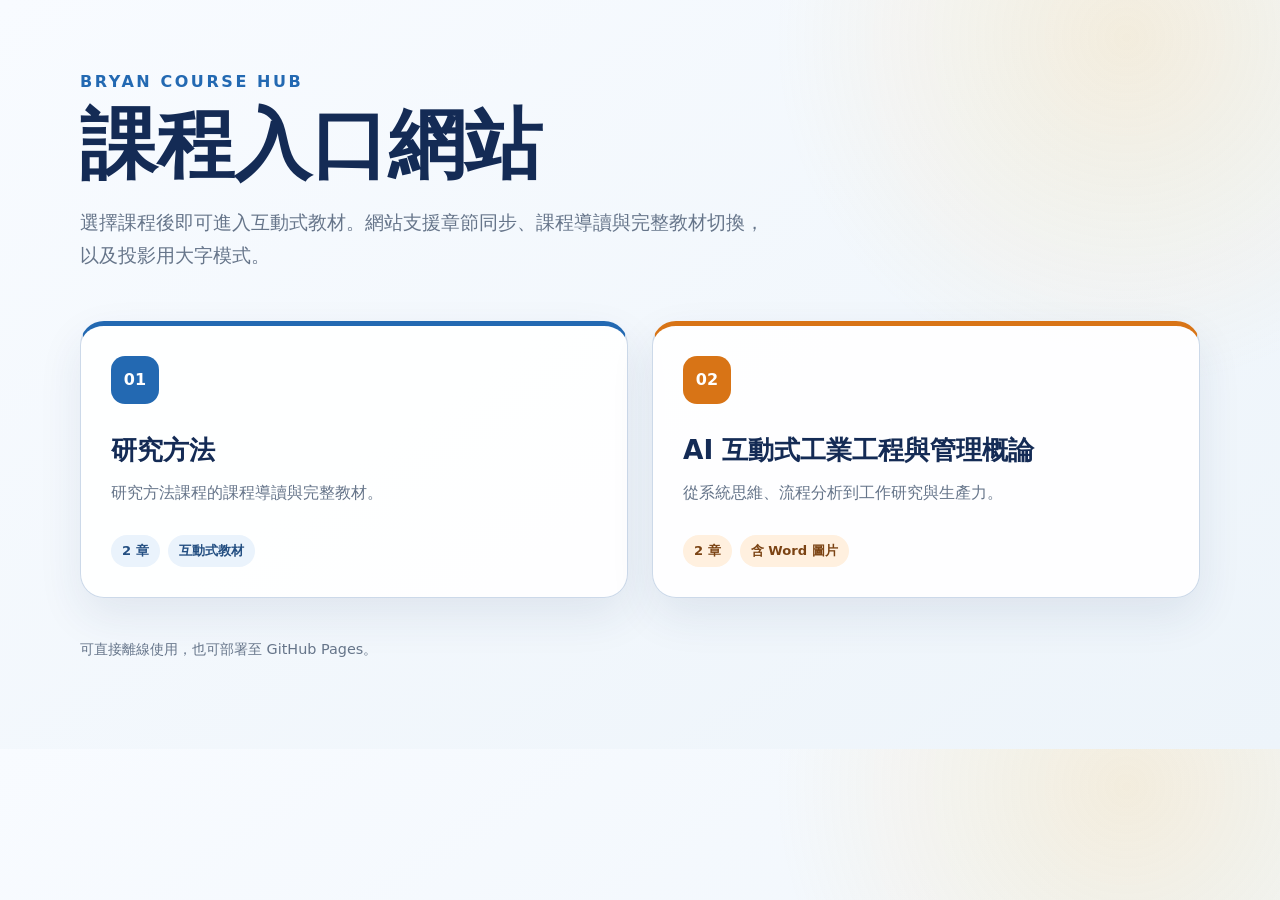
==== index.html @ e5de8293 "Add files via upload 建立課程網站" ====
<!doctype html>
<html lang="zh-Hant">
<head>
  <meta charset="utf-8">
  <meta name="viewport" content="width=device-width, initial-scale=1">
  <meta name="description" content="BRYAN 課程入口網站">
  <title>BRYAN 課程入口網站</title>
  <style>
    :root{--ink:#142b55;--muted:#66758a;--blue:#2369b2;--green:#2f8a57;--orange:#d87416;--purple:#7147a8;--soft:#eaf3fc;--line:#ccd9e9}*{box-sizing:border-box}body{margin:0;color:var(--ink);background:radial-gradient(circle at 88% 5%,rgba(244,181,62,.16),transparent 22rem),linear-gradient(145deg,#f8fbff,#edf4fa);font-family:"Microsoft JhengHei",system-ui,sans-serif}main{width:min(1120px,calc(100% - 36px));margin:auto;padding:72px 0 90px}.eyebrow{color:var(--blue);font-weight:900;letter-spacing:.16em}.intro h1{max-width:800px;margin:12px 0;font-size:clamp(2.4rem,6vw,4.8rem);line-height:1.1}.intro p{max-width:700px;color:var(--muted);font-size:1.16rem;line-height:1.8}.grid{display:grid;grid-template-columns:repeat(auto-fit,minmax(290px,1fr));gap:24px;margin-top:48px}.card{display:flex;min-height:270px;flex-direction:column;padding:30px;border:1px solid var(--line);border-top:5px solid var(--blue);border-radius:24px;color:inherit;background:rgba(255,255,255,.94);box-shadow:0 18px 45px rgba(30,57,98,.09);text-decoration:none;transition:.2s}.card:nth-child(2){border-top-color:var(--orange)}.card:hover{transform:translateY(-5px);border-color:#91add0;box-shadow:0 24px 55px rgba(30,57,98,.15)}.number{display:grid;width:48px;height:48px;place-items:center;border-radius:14px;color:white;background:var(--blue);font-weight:900}.card:nth-child(2) .number{background:var(--orange)}.card h2{margin:28px 0 12px;font-size:1.65rem;line-height:1.35}.card p{margin:0;color:var(--muted);line-height:1.7}.meta{display:flex;gap:8px;margin-top:auto;padding-top:28px}.tag{padding:7px 11px;border-radius:999px;color:#244f82;background:var(--soft);font-size:.82rem;font-weight:800}.card:nth-child(2) .tag{color:#7b4313;background:#fff0df}footer{margin-top:42px;color:var(--muted);font-size:.9rem}@media(max-width:600px){main{padding-top:42px}.intro h1{font-size:2.55rem}}
  </style>
</head>
<body><main><header class="intro"><div class="eyebrow">BRYAN COURSE HUB</div><h1>課程入口網站</h1><p>選擇課程後即可進入互動式教材。網站支援章節同步、課程導讀與完整教材切換，以及投影用大字模式。</p></header><section class="grid">
  <a class="card" href="courses/research-methods/index.html"><span class="number">01</span><h2>研究方法</h2><p>研究方法課程的課程導讀與完整教材。</p><div class="meta"><span class="tag">2 章</span><span class="tag">互動式教材</span></div></a>
  <a class="card" href="courses/industrial-engineering/index.html"><span class="number">02</span><h2>AI 互動式工業工程與管理概論</h2><p>從系統思維、流程分析到工作研究與生產力。</p><div class="meta"><span class="tag">2 章</span><span class="tag">含 Word 圖片</span></div></a>
  </section><footer>可直接離線使用，也可部署至 GitHub Pages。</footer></main></body></html>
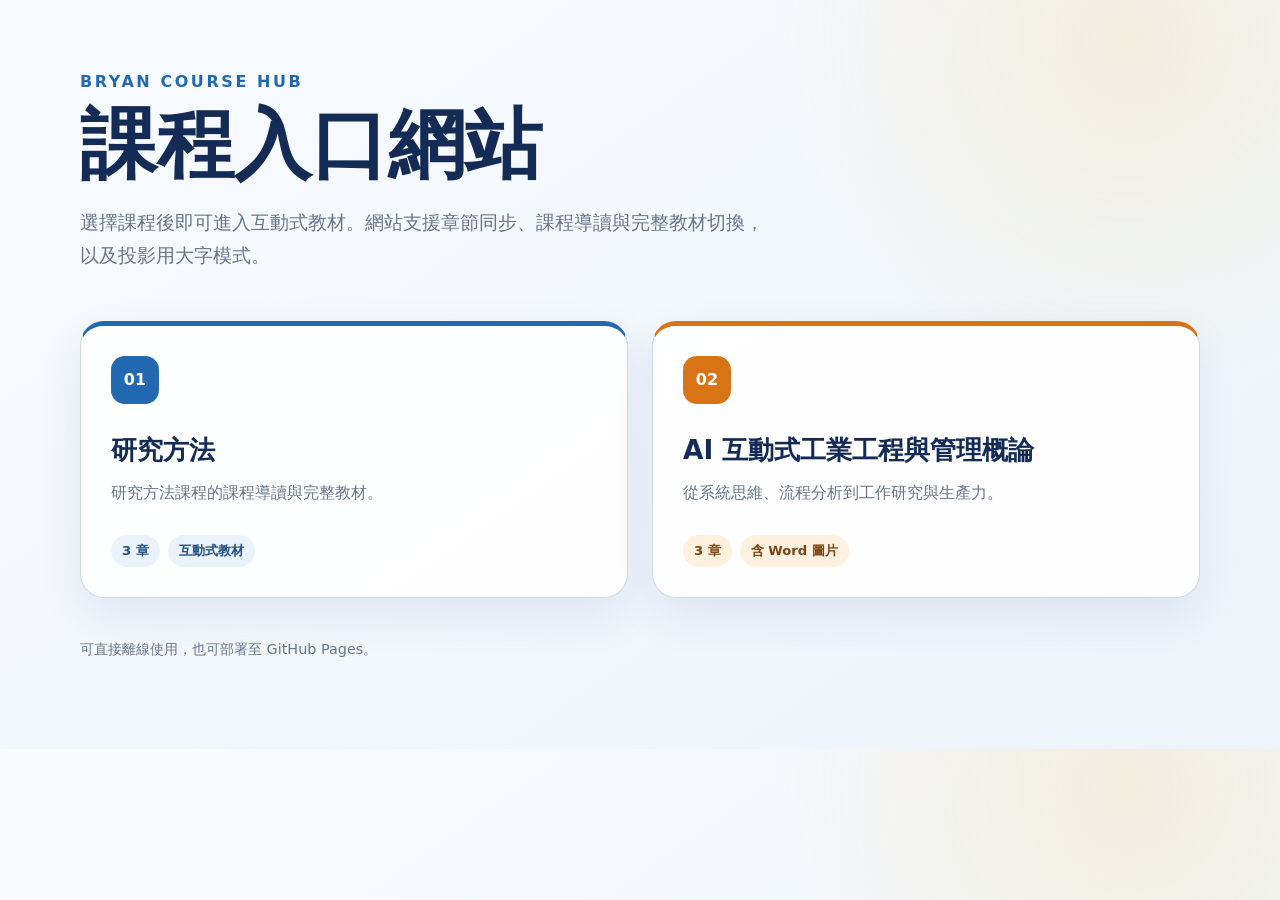
==== commit c4e57e83: "更新第三章" ====
--- a/index.html
+++ b/index.html
@@ -10,6 +10,6 @@
   </style>
 </head>
 <body><main><header class="intro"><div class="eyebrow">BRYAN COURSE HUB</div><h1>課程入口網站</h1><p>選擇課程後即可進入互動式教材。網站支援章節同步、課程導讀與完整教材切換，以及投影用大字模式。</p></header><section class="grid">
-  <a class="card" href="courses/research-methods/index.html"><span class="number">01</span><h2>研究方法</h2><p>研究方法課程的課程導讀與完整教材。</p><div class="meta"><span class="tag">2 章</span><span class="tag">互動式教材</span></div></a>
-  <a class="card" href="courses/industrial-engineering/index.html"><span class="number">02</span><h2>AI 互動式工業工程與管理概論</h2><p>從系統思維、流程分析到工作研究與生產力。</p><div class="meta"><span class="tag">2 章</span><span class="tag">含 Word 圖片</span></div></a>
+  <a class="card" href="courses/research-methods/index.html"><span class="number">01</span><h2>研究方法</h2><p>研究方法課程的課程導讀與完整教材。</p><div class="meta"><span class="tag">3 章</span><span class="tag">互動式教材</span></div></a>
+  <a class="card" href="courses/industrial-engineering/index.html"><span class="number">02</span><h2>AI 互動式工業工程與管理概論</h2><p>從系統思維、流程分析到工作研究與生產力。</p><div class="meta"><span class="tag">3 章</span><span class="tag">含 Word 圖片</span></div></a>
   </section><footer>可直接離線使用，也可部署至 GitHub Pages。</footer></main></body></html>
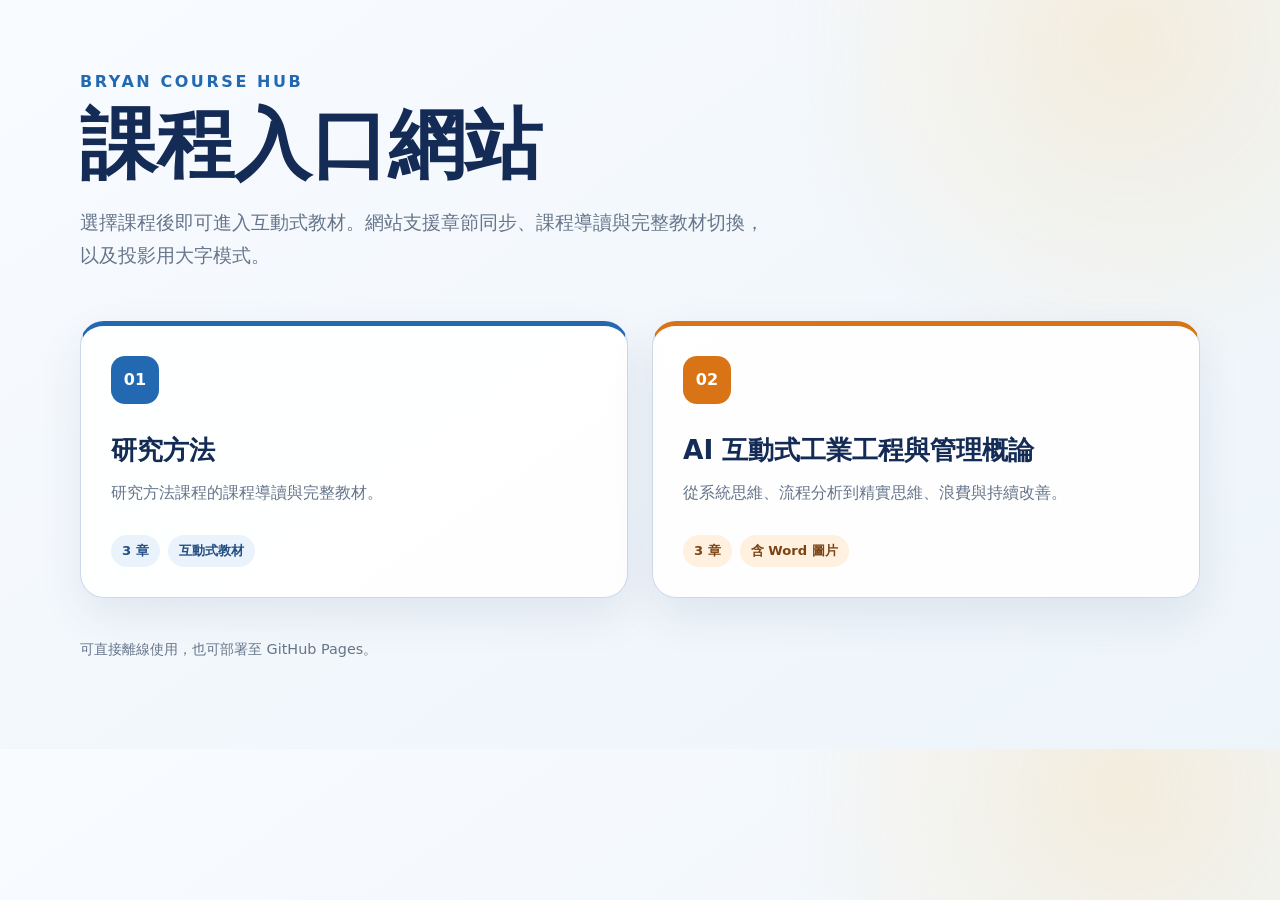
==== commit 84c2e8b5: "Add files via upload 新增工業工程概論第三章：精實思維、浪費與持續改善" ====
--- a/index.html
+++ b/index.html
@@ -11,5 +11,5 @@
 </head>
 <body><main><header class="intro"><div class="eyebrow">BRYAN COURSE HUB</div><h1>課程入口網站</h1><p>選擇課程後即可進入互動式教材。網站支援章節同步、課程導讀與完整教材切換，以及投影用大字模式。</p></header><section class="grid">
   <a class="card" href="courses/research-methods/index.html"><span class="number">01</span><h2>研究方法</h2><p>研究方法課程的課程導讀與完整教材。</p><div class="meta"><span class="tag">3 章</span><span class="tag">互動式教材</span></div></a>
-  <a class="card" href="courses/industrial-engineering/index.html"><span class="number">02</span><h2>AI 互動式工業工程與管理概論</h2><p>從系統思維、流程分析到工作研究與生產力。</p><div class="meta"><span class="tag">3 章</span><span class="tag">含 Word 圖片</span></div></a>
+  <a class="card" href="courses/industrial-engineering/index.html"><span class="number">02</span><h2>AI 互動式工業工程與管理概論</h2><p>從系統思維、流程分析到精實思維、浪費與持續改善。</p><div class="meta"><span class="tag">3 章</span><span class="tag">含 Word 圖片</span></div></a>
   </section><footer>可直接離線使用，也可部署至 GitHub Pages。</footer></main></body></html>
